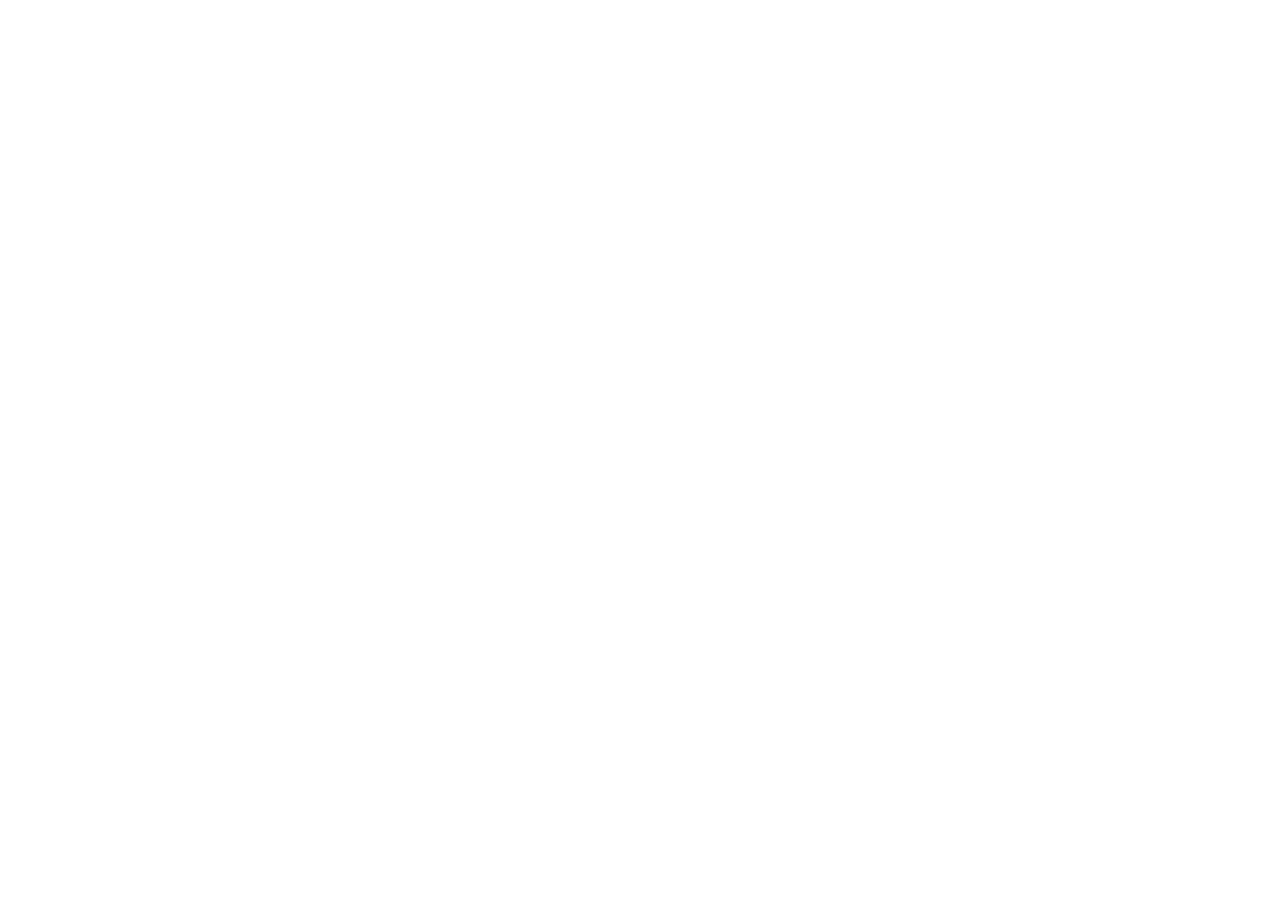
==== developer.html @ 2dbcde06 "creacion de carpeta images" ====
<!DOCTYPE html>
<html lang="en">
<head>
    <meta charset="UTF-8">
    <meta name="viewport" content="width=device-width, initial-scale=1.0">
    <title>Document</title>
    <link rel="stylesheet" href="styles.css">
</head>
<body>
    
</body>
</html>
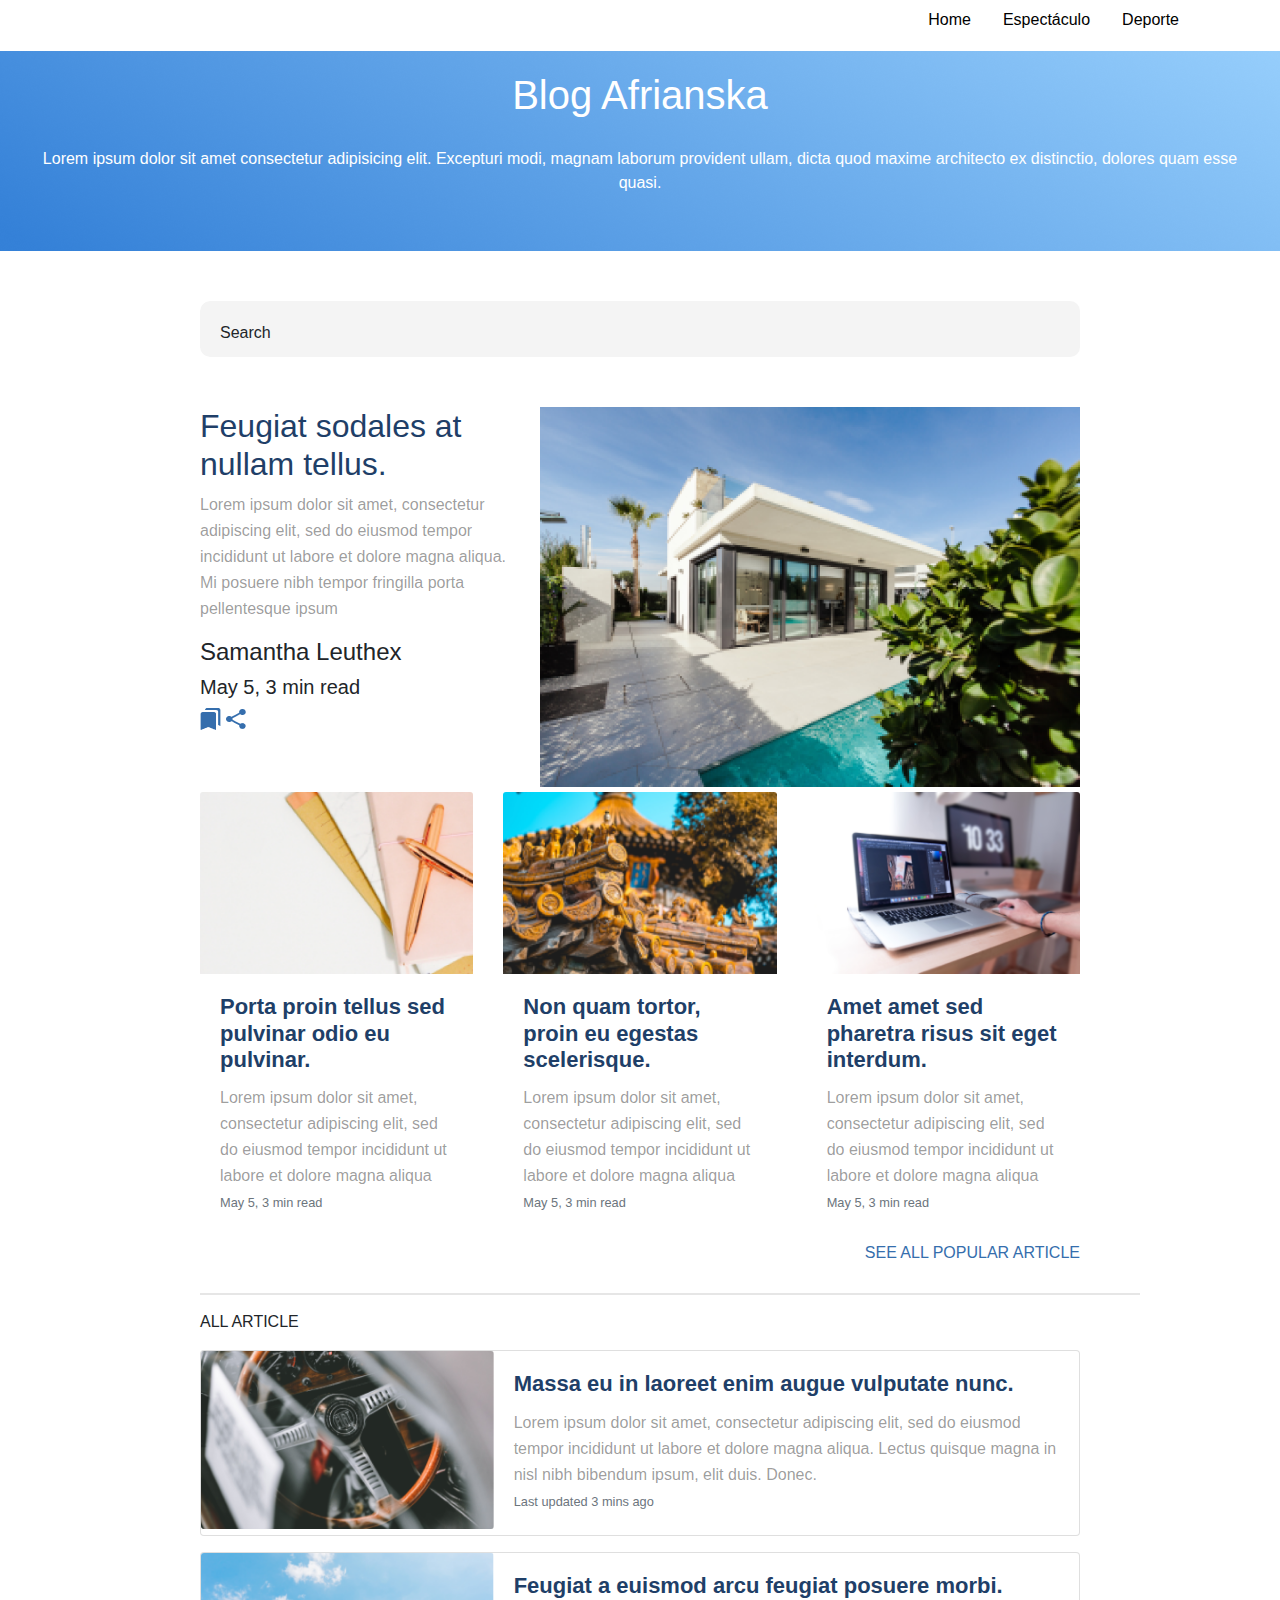
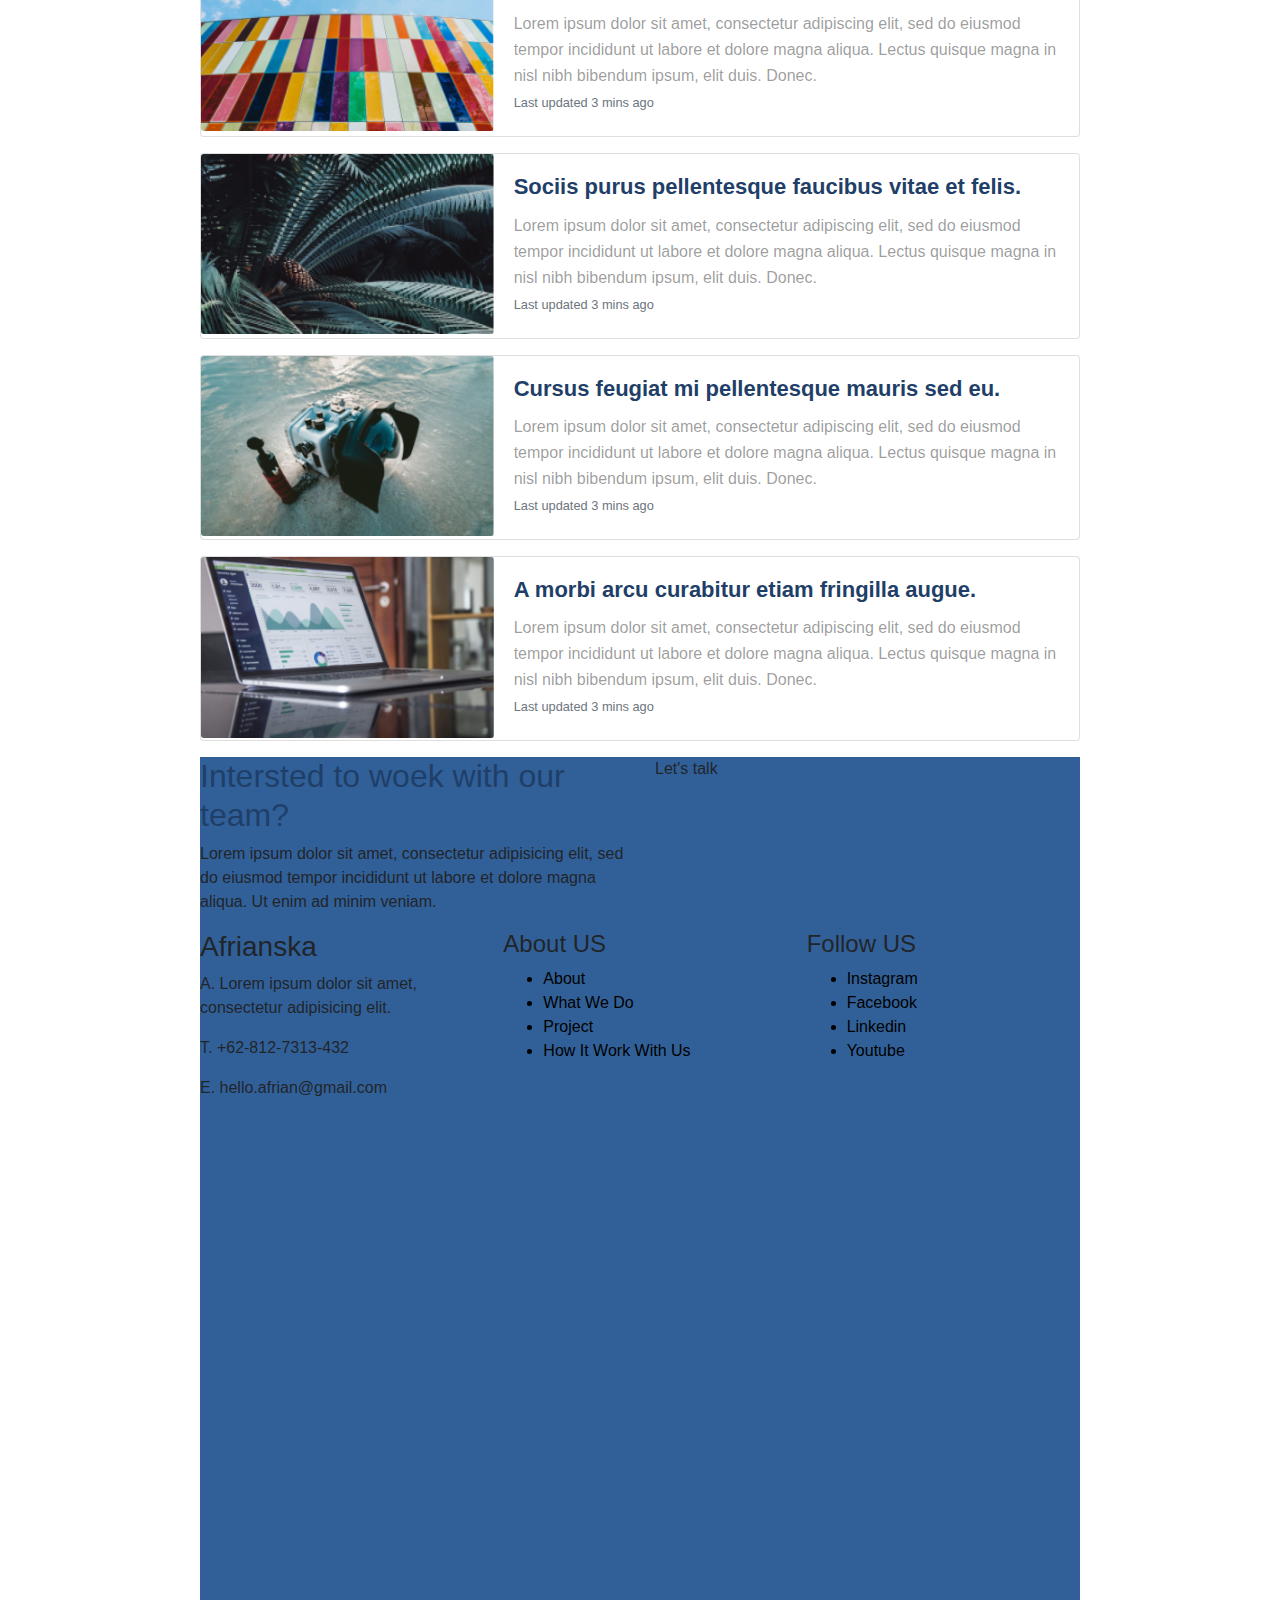
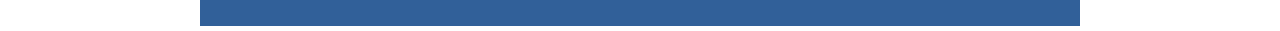
==== commit 329037c0: "actualizacion de html y css" ====
--- a/developer.html
+++ b/developer.html
@@ -3,10 +3,207 @@
 <head>
     <meta charset="UTF-8">
     <meta name="viewport" content="width=device-width, initial-scale=1.0">
-    <title>Document</title>
+    <title>Hackaton5</title>
     <link rel="stylesheet" href="styles.css">
+    <link rel="stylesheet" href="https://stackpath.bootstrapcdn.com/bootstrap/4.5.2/css/bootstrap.min.css" integrity="sha384-JcKb8q3iqJ61gNV9KGb8thSsNjpSL0n8PARn9HuZOnIxN0hoP+VmmDGMN5t9UJ0Z" crossorigin="anonymous">
 </head>
 <body>
+    <div class="container">
+            <ul class="nav justify-content-end">
+                <li class="nav-item"><a class="nav-link" href="https://www.google.com/">Home</a></li>
+                <li class="nav-item"><a class="nav-link" href="https://www.google.com/">Espectáculo</a></li>
+                <li class="nav-item"><a class="nav-link" href="https://www.google.com/">Deporte</a></li>
+            </ul>   
+    </div>
+
+    <div class="container2">
+        <h1>Blog Afrianska</h1>
+        <p class="sub-container2">Lorem ipsum dolor sit amet consectetur adipisicing elit. Excepturi modi, magnam laborum provident ullam, dicta quod maxime architecto ex distinctio, dolores quam esse quasi.</p>
     
+    </div>
+
+
+    <div class="container3">
+        <p class="sub-container3">Search</p>
+    </div>
+
+    <div class="container4">
+        <div class="row">
+            <div class="col">
+                <h2>Feugiat sodales at nullam tellus.</h2>
+                <p class="sub-container4">Lorem ipsum dolor sit amet, consectetur adipiscing elit, sed do eiusmod tempor incididunt ut labore et dolore magna aliqua. Mi posuere nibh tempor fringilla porta pellentesque ipsum</p>
+                <h4>Samantha Leuthex</h4>
+                <h5>May 5, 3 min read</h5>
+                <img src="images/Vector-2.png" alt="vector2">
+                <img src="images/Vector-3.png" alt="vector3">
+            </div>
+
+            <div class="col">
+                <img src="images/img-post-1.png" alt="image-1">
+            </div>
+        </div>
+
+    </div>
+
+    <div class="container5">
+        <div class="row">
+            <div class="col">
+              <img src="images/img-post-2.png" class="card-img-top" alt="...">
+              <div class="card-body">
+                <h5 class="card-title">Porta proin tellus sed pulvinar odio eu pulvinar.</h5>
+                <p class="card-text">Lorem ipsum dolor sit amet, consectetur adipiscing elit, sed do eiusmod tempor incididunt ut labore et dolore magna aliqua</p>
+                <p class="card-text"><small class="text-muted">May 5, 3 min read</small></p>
+              </div>
+            </div>
+            <div class="col">
+              <img src="images/img-post-3.png" class="card-img-top" alt="...">
+              <div class="card-body">
+                <h5 class="card-title">Non quam tortor, proin eu egestas scelerisque.</h5>
+                <p class="card-text">Lorem ipsum dolor sit amet, consectetur adipiscing elit, sed do eiusmod tempor incididunt ut labore et dolore magna aliqua</p>
+                <p class="card-text"><small class="text-muted">May 5, 3 min read</small></p>
+              </div>
+            </div>
+            <div class="col">
+              <img src="images/img-post-3-2.png" class="card-img-top" alt="...">
+              <div class="card-body">
+                <h5 class="card-title">Amet amet sed pharetra risus sit eget interdum.</h5>
+                <p class="card-text">Lorem ipsum dolor sit amet, consectetur adipiscing elit, sed do eiusmod tempor incididunt ut labore et dolore magna aliqua</p>
+                <p class="card-text"><small class="text-muted">May 5, 3 min read</small></p>
+              </div>
+            </div>
+          </div>
+    </div>
+
+    <div class="container6"><p class="sub-container6">SEE ALL POPULAR ARTICLE</p>
+        <img src="images/Vector 2.png" alt="">
+    </div>
+
+    <div class="container7">
+        <p class="sub-container7">ALL ARTICLE</p>
+    </div>
+
+    <div class="container8">
+          <div class="card mb-3">
+            <div class="row no-gutters">
+              <div class="col-md-4">
+                <img src="images/img-post-4.png" class="card-img" alt="img4">
+              </div>
+              <div class="col-md-8">
+                <div class="card-body">
+                  <h5 class="card-title">Massa eu in laoreet enim augue vulputate nunc.</h5>
+                  <p class="card-text">Lorem ipsum dolor sit amet, consectetur adipiscing elit, sed do eiusmod tempor incididunt ut labore et dolore magna aliqua. Lectus quisque magna in nisl nibh bibendum ipsum, elit duis. Donec.</p>
+                  <p class="card-text"><small class="text-muted">Last updated 3 mins ago</small></p>
+                </div>
+              </div>
+            </div>
+          </div>
+
+          <div class="card mb-3">
+            <div class="row no-gutters">
+              <div class="col-md-4">
+                <img src="images/img-post-5.png" class="card-img" alt="img5">
+              </div>
+              <div class="col-md-8">
+                <div class="card-body">
+                  <h5 class="card-title">Feugiat a euismod arcu feugiat posuere morbi.</h5>
+                  <p class="card-text">Lorem ipsum dolor sit amet, consectetur adipiscing elit, sed do eiusmod tempor incididunt ut labore et dolore magna aliqua. Lectus quisque magna in nisl nibh bibendum ipsum, elit duis. Donec.</p>
+                  <p class="card-text"><small class="text-muted">Last updated 3 mins ago</small></p>
+                </div>
+              </div>
+            </div>
+          </div>
+
+          <div class="card mb-3">
+            <div class="row no-gutters">
+              <div class="col-md-4">
+                <img src="images/img-post-6.png" class="card-img" alt="img6">
+              </div>
+              <div class="col-md-8">
+                <div class="card-body">
+                  <h5 class="card-title">Sociis purus pellentesque faucibus vitae et felis.</h5>
+                  <p class="card-text">Lorem ipsum dolor sit amet, consectetur adipiscing elit, sed do eiusmod tempor incididunt ut labore et dolore magna aliqua. Lectus quisque magna in nisl nibh bibendum ipsum, elit duis. Donec.</p>
+                  <p class="card-text"><small class="text-muted">Last updated 3 mins ago</small></p>
+                </div>
+              </div>
+            </div>
+          </div>
+
+          <div class="card mb-3">
+            <div class="row no-gutters">
+              <div class="col-md-4">
+                <img src="images/img-post-7.png" class="card-img" alt="img7">
+              </div>
+              <div class="col-md-8">
+                <div class="card-body">
+                  <h5 class="card-title">Cursus feugiat mi pellentesque mauris sed eu.</h5>
+                  <p class="card-text">Lorem ipsum dolor sit amet, consectetur adipiscing elit, sed do eiusmod tempor incididunt ut labore et dolore magna aliqua. Lectus quisque magna in nisl nibh bibendum ipsum, elit duis. Donec.</p>
+                  <p class="card-text"><small class="text-muted">Last updated 3 mins ago</small></p>
+                </div>
+              </div>
+            </div>
+          </div>
+
+          <div class="card mb-3">
+            <div class="row no-gutters">
+              <div class="col-md-4">
+                <img src="images/img-post-8.png" class="card-img" alt="img8">
+              </div>
+              <div class="col-md-8">
+                <div class="card-body">
+                  <h5 class="card-title">A morbi arcu curabitur etiam fringilla augue.</h5>
+                  <p class="card-text">Lorem ipsum dolor sit amet, consectetur adipiscing elit, sed do eiusmod tempor incididunt ut labore et dolore magna aliqua. Lectus quisque magna in nisl nibh bibendum ipsum, elit duis. Donec.</p>
+                  <p class="card-text"><small class="text-muted">Last updated 3 mins ago</small></p>
+                </div>
+              </div>
+            </div>
+          </div>
+
+    </div>
+
+    <div class="container9">
+        <div class="row">
+            <div class="col-md-6"><h2>Intersted to woek with our team?</h2><p>Lorem ipsum dolor sit amet, consectetur adipisicing elit, sed do eiusmod tempor incididunt ut labore et dolore magna aliqua. Ut enim ad minim veniam.</p></div>
+            <div class="col-md-6">Let's talk</div>
+        </div>
+
+        <div class="row">
+            <div class="col-md-4">
+                <h3>Afrianska</h3>
+                <p>A. Lorem ipsum dolor sit amet, consectetur adipisicing elit.</p>
+                <p>T. +62-812-7313-432</p>
+                <p>E. hello.afrian@gmail.com</p>
+            </div>
+            <div class="col-md-4">
+                <h4>About US</h4>
+                <ul>
+                    <li>About</li>
+                    <li>What We Do</li>
+                    <li>Project</li>
+                    <li>How It Work With Us</li>
+                </ul>
+            </div>
+            <div class="col-md-4">
+                <h4>Follow US</h4>
+                <ul>
+                    <li>Instagram</li>
+                    <li>Facebook</li>
+                    <li>Linkedin</li>
+                    <li>Youtube</li>
+                </ul>
+
+            </div>
+            
+        </div>
+
+    </div>
+
+    
+
+
+
+
+    <script src="https://code.jquery.com/jquery-3.5.1.slim.min.js" integrity="sha384-DfXdz2htPH0lsSSs5nCTpuj/zy4C+OGpamoFVy38MVBnE+IbbVYUew+OrCXaRkfj" crossorigin="anonymous"></script>
+    <script src="https://cdn.jsdelivr.net/npm/popper.js@1.16.1/dist/umd/popper.min.js" integrity="sha384-9/reFTGAW83EW2RDu2S0VKaIzap3H66lZH81PoYlFhbGU+6BZp6G7niu735Sk7lN" crossorigin="anonymous"></script>
+    <script src="https://stackpath.bootstrapcdn.com/bootstrap/4.5.2/js/bootstrap.min.js" integrity="sha384-B4gt1jrGC7Jh4AgTPSdUtOBvfO8shuf57BaghqFfPlYxofvL8/KUEfYiJOMMV+rV" crossorigin="anonymous"></script>
 </body>
 </html>--- a/styles.css
+++ b/styles.css
@@ -0,0 +1,112 @@
+h1 {
+    font-size: 44px;
+    font-family: Arial, Helvetica, sans-serif;
+    color: white;
+    text-align: center;
+    
+}
+
+li {
+    color: black;
+}
+
+.nav-link {
+    color: black;
+    text-decoration: none;
+}
+
+.container {
+    height: 51px;
+}
+
+.container2 {
+    background-image: url("images/banner.png");
+    padding: 20px;
+}
+
+.sub-container2 {
+    color: white;
+    text-align: center;
+    padding: 20px;
+
+}
+
+.container3 {
+    background-image: url("images/Rectangle\ 7.png");
+    height: 56px;
+    border-radius: 10px;
+    padding: 20px;
+    margin: 50px 200px 50px 200px;
+}
+
+.container4 {
+    margin: 5px 200px 5px 200px;
+
+}
+
+.sub-container4 {
+    font-family: Arial, Helvetica, sans-serif;
+    font-size: 16px;
+    line-height: 26px;
+    color: rgba(0, 0, 0, 0.4);
+    
+}
+
+h2 {
+    font-family: Arial, Helvetica, sans-serif;
+    font-size: 36px;
+    color: #1F3F68;
+}
+
+.container5 {
+    margin: 5px 200px 5px 200px;
+
+}
+
+.card-title {
+    color: #1F3F68;
+    font-family: Arial, Helvetica, sans-serif;
+    font-style: normal;
+    font-weight: bold;
+    font-size: 22px;
+    margin: auto;
+}
+
+.card-text {
+    font-family: Arial, Helvetica, sans-serif;
+    font-style: normal;
+    font-weight: normal;
+    font-size: 16px;
+    line-height: 26px;
+    margin: auto;
+    color: rgba(0, 0, 0, 0.4);
+}
+
+.container6 {
+    margin: 5px 200px 5px 200px;
+
+}
+
+.sub-container6 {
+    font-family: Arial, Helvetica, sans-serif;
+    color: #356EAD;
+    font-size: 16px;
+    text-align: right;
+}
+
+.container7 {
+    margin: 5px 200px 5px 200px;
+
+}
+
+.container8 {
+    margin: 5px 200px 5px 200px;
+
+}
+
+.container9 {
+    margin: 5px 200px 5px 200px;
+    background-color: #316099;
+    height: 869px;;
+
+}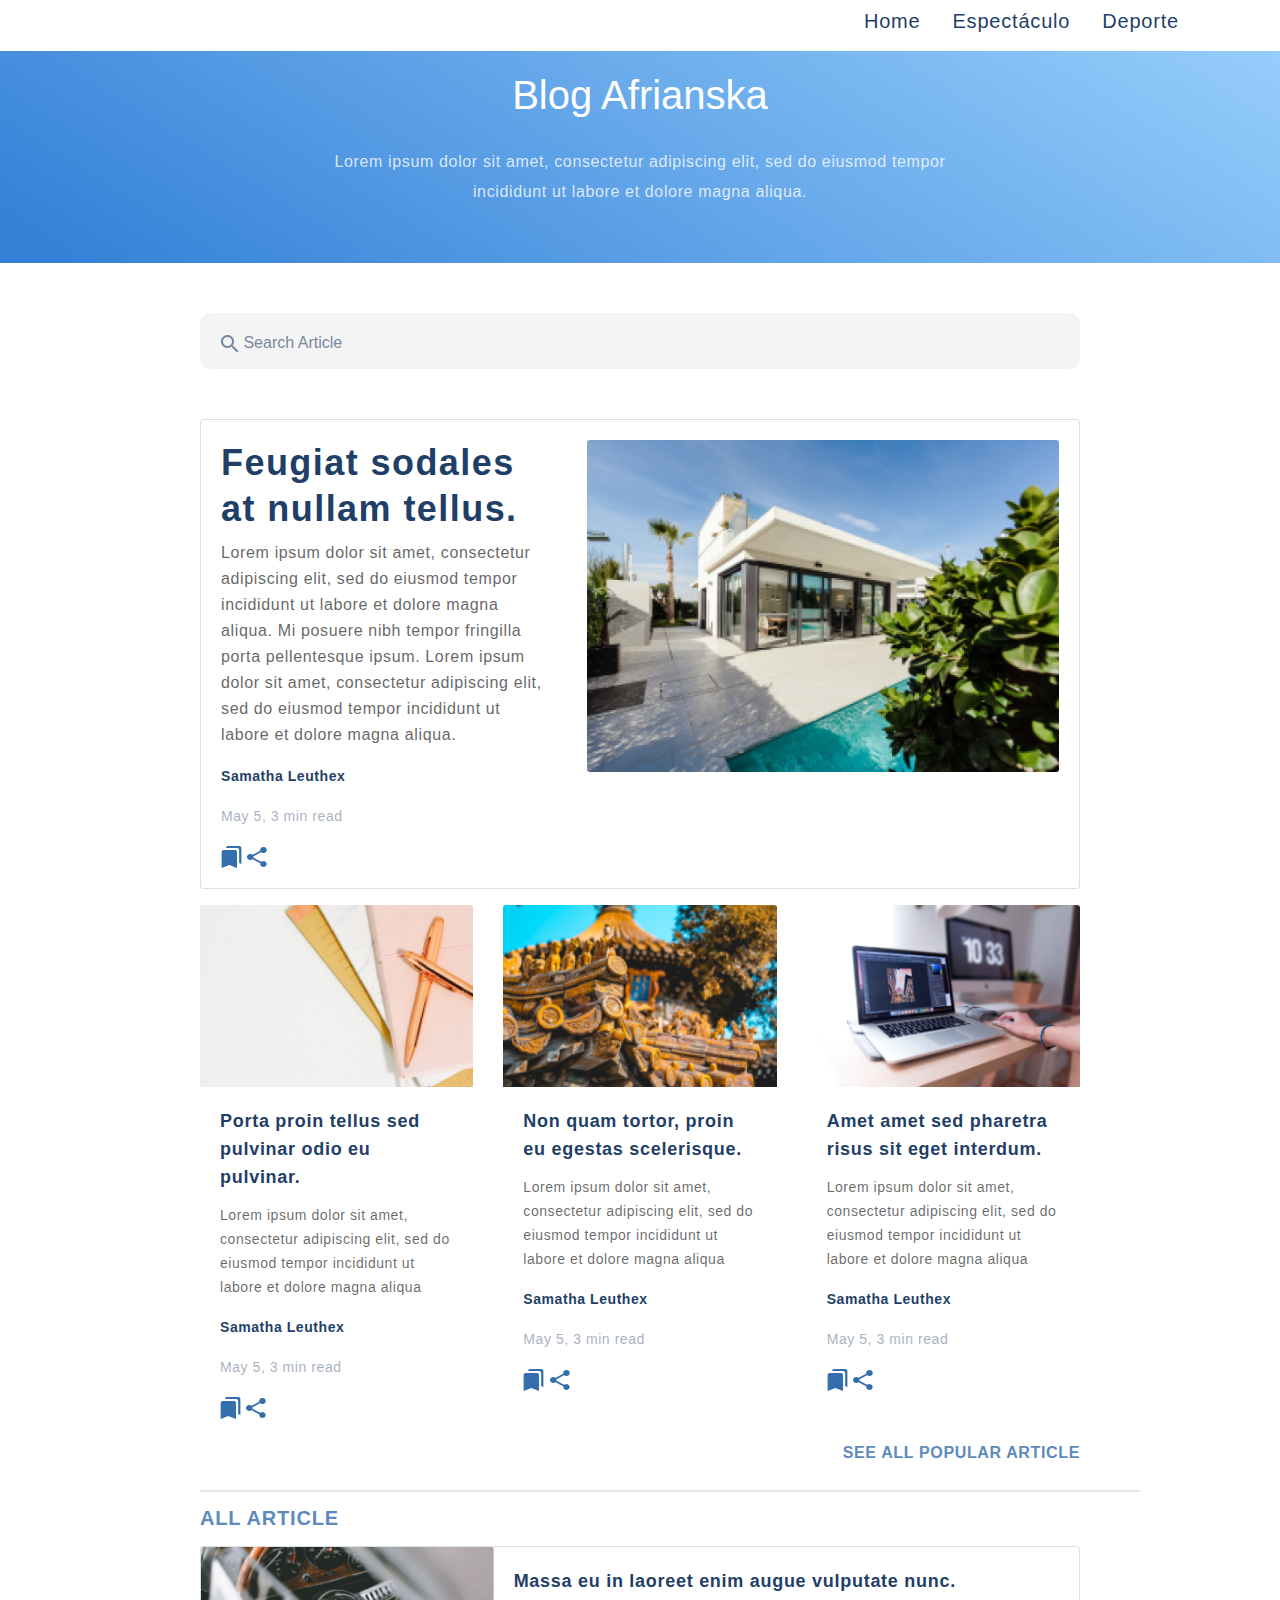
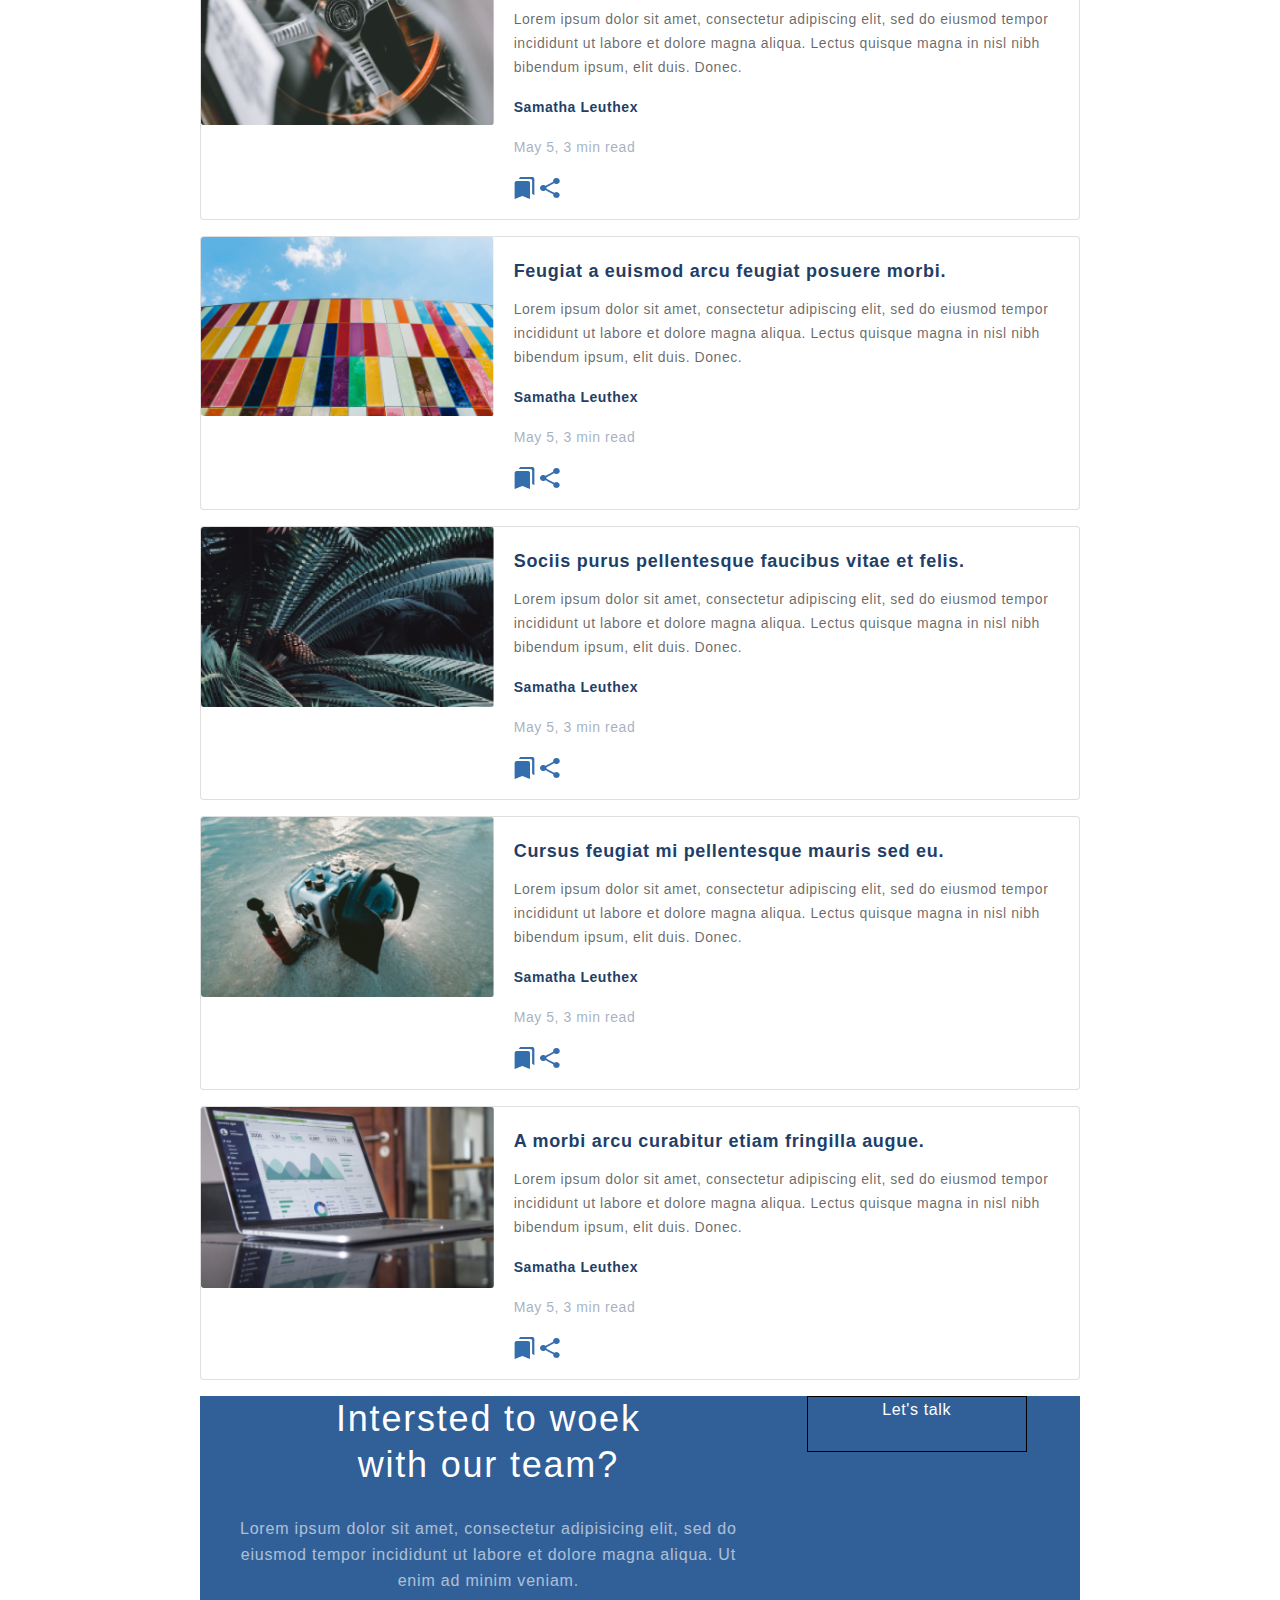
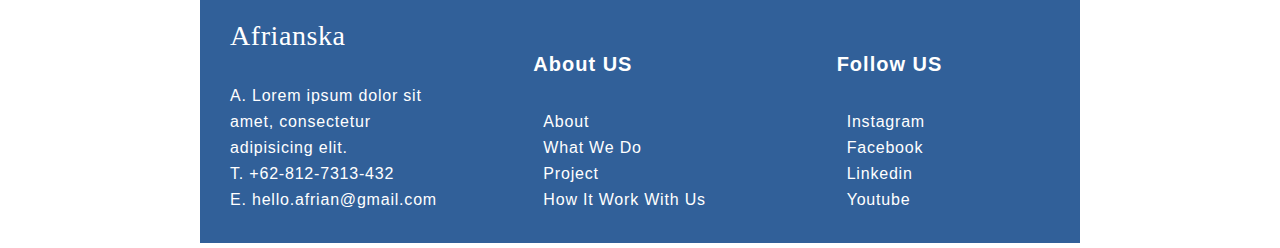
==== commit 4b246d76: "actualizacion final de html y css" ====
--- a/developer.html
+++ b/developer.html
@@ -18,32 +18,40 @@
 
     <div class="container2">
         <h1>Blog Afrianska</h1>
-        <p class="sub-container2">Lorem ipsum dolor sit amet consectetur adipisicing elit. Excepturi modi, magnam laborum provident ullam, dicta quod maxime architecto ex distinctio, dolores quam esse quasi.</p>
+        <p class="sub-container2">Lorem ipsum dolor sit amet, consectetur adipiscing elit, sed do eiusmod tempor <br> incididunt ut labore et dolore magna aliqua.</p>
     
     </div>
 
 
     <div class="container3">
-        <p class="sub-container3">Search</p>
+        <p class="sub-container3"><img src="images/icon-search.png" alt="search"> Search Article</p>
+        
     </div>
 
     <div class="container4">
-        <div class="row">
-            <div class="col">
-                <h2>Feugiat sodales at nullam tellus.</h2>
-                <p class="sub-container4">Lorem ipsum dolor sit amet, consectetur adipiscing elit, sed do eiusmod tempor incididunt ut labore et dolore magna aliqua. Mi posuere nibh tempor fringilla porta pellentesque ipsum</p>
-                <h4>Samantha Leuthex</h4>
-                <h5>May 5, 3 min read</h5>
-                <img src="images/Vector-2.png" alt="vector2">
-                <img src="images/Vector-3.png" alt="vector3">
-            </div>
-
-            <div class="col">
-                <img src="images/img-post-1.png" alt="image-1">
-            </div>
-        </div>
-
-    </div>
+        <div class="card mb-3">
+            <div class="row no-gutters">
+              <div class="col-md-5">
+                <div class="card-body">
+                    <h5 class="card-title-container4">Feugiat sodales at nullam tellus.</h5>
+                    <p class="sub-container4">Lorem ipsum dolor sit amet, consectetur adipiscing elit, sed do eiusmod tempor incididunt ut labore et dolore magna aliqua. Mi posuere nibh tempor fringilla porta pellentesque ipsum. Lorem ipsum dolor sit amet, consectetur adipiscing elit, sed do eiusmod tempor incididunt ut labore et dolore magna aliqua.</p>
+                    <p class="card-text"><small class="text-card-1">Samatha Leuthex</small></p>
+                    <p class="card-text"><small class="text-card-2">May 5, 3 min read</small></p>
+                    <img src="images/Vector-2.png" alt="vector2">
+                    <img src="images/Vector-3.png" alt="vector3">
+                  </div>
+              </div>
+              
+              <div class="col-md-7">
+                <div class="card-body">
+                    <img src="images/img-post-1.png" class="card-img" alt="img1">
+                </div>
+              </div>
+            </div>
+          </div>
+    </div>
+
+                        
 
     <div class="container5">
         <div class="row">
@@ -52,7 +60,10 @@
               <div class="card-body">
                 <h5 class="card-title">Porta proin tellus sed pulvinar odio eu pulvinar.</h5>
                 <p class="card-text">Lorem ipsum dolor sit amet, consectetur adipiscing elit, sed do eiusmod tempor incididunt ut labore et dolore magna aliqua</p>
-                <p class="card-text"><small class="text-muted">May 5, 3 min read</small></p>
+                <p class="card-text"><small class="text-card-1">Samatha Leuthex</small></p>
+                <p class="card-text"><small class="text-card-2">May 5, 3 min read</small></p>
+                <img src="images/Vector-2.png" alt="vector2">
+                <img src="images/Vector-3.png" alt="vector3">
               </div>
             </div>
             <div class="col">
@@ -60,7 +71,10 @@
               <div class="card-body">
                 <h5 class="card-title">Non quam tortor, proin eu egestas scelerisque.</h5>
                 <p class="card-text">Lorem ipsum dolor sit amet, consectetur adipiscing elit, sed do eiusmod tempor incididunt ut labore et dolore magna aliqua</p>
-                <p class="card-text"><small class="text-muted">May 5, 3 min read</small></p>
+                <p class="card-text"><small class="text-card-1">Samatha Leuthex</small></p>
+                <p class="card-text"><small class="text-card-2">May 5, 3 min read</small></p>
+                <img src="images/Vector-2.png" alt="vector2">
+                <img src="images/Vector-3.png" alt="vector3">
               </div>
             </div>
             <div class="col">
@@ -68,7 +82,10 @@
               <div class="card-body">
                 <h5 class="card-title">Amet amet sed pharetra risus sit eget interdum.</h5>
                 <p class="card-text">Lorem ipsum dolor sit amet, consectetur adipiscing elit, sed do eiusmod tempor incididunt ut labore et dolore magna aliqua</p>
-                <p class="card-text"><small class="text-muted">May 5, 3 min read</small></p>
+                <p class="card-text"><small class="text-card-1">Samatha Leuthex</small></p>
+                <p class="card-text"><small class="text-card-2">May 5, 3 min read</small></p>
+                <img src="images/Vector-2.png" alt="vector2">
+                <img src="images/Vector-3.png" alt="vector3">
               </div>
             </div>
           </div>
@@ -92,7 +109,10 @@
                 <div class="card-body">
                   <h5 class="card-title">Massa eu in laoreet enim augue vulputate nunc.</h5>
                   <p class="card-text">Lorem ipsum dolor sit amet, consectetur adipiscing elit, sed do eiusmod tempor incididunt ut labore et dolore magna aliqua. Lectus quisque magna in nisl nibh bibendum ipsum, elit duis. Donec.</p>
-                  <p class="card-text"><small class="text-muted">Last updated 3 mins ago</small></p>
+                  <p class="card-text"><small class="text-card-1">Samatha Leuthex</small></p>
+                  <p class="card-text"><small class="text-card-2">May 5, 3 min read</small></p>
+                  <img src="images/Vector-2.png" alt="vector2">
+                  <img src="images/Vector-3.png" alt="vector3">   
                 </div>
               </div>
             </div>
@@ -107,7 +127,10 @@
                 <div class="card-body">
                   <h5 class="card-title">Feugiat a euismod arcu feugiat posuere morbi.</h5>
                   <p class="card-text">Lorem ipsum dolor sit amet, consectetur adipiscing elit, sed do eiusmod tempor incididunt ut labore et dolore magna aliqua. Lectus quisque magna in nisl nibh bibendum ipsum, elit duis. Donec.</p>
-                  <p class="card-text"><small class="text-muted">Last updated 3 mins ago</small></p>
+                  <p class="card-text"><small class="text-card-1">Samatha Leuthex</small></p>
+                  <p class="card-text"><small class="text-card-2">May 5, 3 min read</small></p>
+                  <img src="images/Vector-2.png" alt="vector2">
+                  <img src="images/Vector-3.png" alt="vector3">  
                 </div>
               </div>
             </div>
@@ -122,7 +145,10 @@
                 <div class="card-body">
                   <h5 class="card-title">Sociis purus pellentesque faucibus vitae et felis.</h5>
                   <p class="card-text">Lorem ipsum dolor sit amet, consectetur adipiscing elit, sed do eiusmod tempor incididunt ut labore et dolore magna aliqua. Lectus quisque magna in nisl nibh bibendum ipsum, elit duis. Donec.</p>
-                  <p class="card-text"><small class="text-muted">Last updated 3 mins ago</small></p>
+                  <p class="card-text"><small class="text-card-1">Samatha Leuthex</small></p>
+                  <p class="card-text"><small class="text-card-2">May 5, 3 min read</small></p>
+                  <img src="images/Vector-2.png" alt="vector2">
+                  <img src="images/Vector-3.png" alt="vector3">  
                 </div>
               </div>
             </div>
@@ -137,7 +163,10 @@
                 <div class="card-body">
                   <h5 class="card-title">Cursus feugiat mi pellentesque mauris sed eu.</h5>
                   <p class="card-text">Lorem ipsum dolor sit amet, consectetur adipiscing elit, sed do eiusmod tempor incididunt ut labore et dolore magna aliqua. Lectus quisque magna in nisl nibh bibendum ipsum, elit duis. Donec.</p>
-                  <p class="card-text"><small class="text-muted">Last updated 3 mins ago</small></p>
+                  <p class="card-text"><small class="text-card-1">Samatha Leuthex</small></p>
+                  <p class="card-text"><small class="text-card-2">May 5, 3 min read</small></p>
+                  <img src="images/Vector-2.png" alt="vector2">
+                  <img src="images/Vector-3.png" alt="vector3">  
                 </div>
               </div>
             </div>
@@ -152,7 +181,10 @@
                 <div class="card-body">
                   <h5 class="card-title">A morbi arcu curabitur etiam fringilla augue.</h5>
                   <p class="card-text">Lorem ipsum dolor sit amet, consectetur adipiscing elit, sed do eiusmod tempor incididunt ut labore et dolore magna aliqua. Lectus quisque magna in nisl nibh bibendum ipsum, elit duis. Donec.</p>
-                  <p class="card-text"><small class="text-muted">Last updated 3 mins ago</small></p>
+                  <p class="card-text"><small class="text-card-1">Samatha Leuthex</small></p>
+                  <p class="card-text"><small class="text-card-2">May 5, 3 min read</small></p>
+                  <img src="images/Vector-2.png" alt="vector2">
+                  <img src="images/Vector-3.png" alt="vector3">  
                 </div>
               </div>
             </div>
@@ -162,19 +194,18 @@
 
     <div class="container9">
         <div class="row">
-            <div class="col-md-6"><h2>Intersted to woek with our team?</h2><p>Lorem ipsum dolor sit amet, consectetur adipisicing elit, sed do eiusmod tempor incididunt ut labore et dolore magna aliqua. Ut enim ad minim veniam.</p></div>
-            <div class="col-md-6">Let's talk</div>
+            <div class="col-md-8"><h2 class="tittle-container9">Intersted to woek <br> with our team?</h2><p class="text-container9">Lorem ipsum dolor sit amet, consectetur adipisicing elit, sed do eiusmod tempor incididunt ut labore et dolore magna aliqua. Ut enim ad minim veniam.</p></div>
+            <div class="col-md-4"><p class="text-container9-col2">Let's talk</p></div>
+
         </div>
 
         <div class="row">
             <div class="col-md-4">
                 <h3>Afrianska</h3>
-                <p>A. Lorem ipsum dolor sit amet, consectetur adipisicing elit.</p>
-                <p>T. +62-812-7313-432</p>
-                <p>E. hello.afrian@gmail.com</p>
+                <p class="row2">A. Lorem ipsum dolor sit amet, consectetur adipisicing elit. <br> T. +62-812-7313-432 <br> E. hello.afrian@gmail.com</p>
             </div>
             <div class="col-md-4">
-                <h4>About US</h4>
+                <h4 class="tittlefooter2">About US</h4>
                 <ul>
                     <li>About</li>
                     <li>What We Do</li>
@@ -183,7 +214,7 @@
                 </ul>
             </div>
             <div class="col-md-4">
-                <h4>Follow US</h4>
+                <h4 class="tittlefooter2">Follow US</h4>
                 <ul>
                     <li>Instagram</li>
                     <li>Facebook</li>
@@ -198,10 +229,6 @@
     </div>
 
     
-
-
-
-
     <script src="https://code.jquery.com/jquery-3.5.1.slim.min.js" integrity="sha384-DfXdz2htPH0lsSSs5nCTpuj/zy4C+OGpamoFVy38MVBnE+IbbVYUew+OrCXaRkfj" crossorigin="anonymous"></script>
     <script src="https://cdn.jsdelivr.net/npm/popper.js@1.16.1/dist/umd/popper.min.js" integrity="sha384-9/reFTGAW83EW2RDu2S0VKaIzap3H66lZH81PoYlFhbGU+6BZp6G7niu735Sk7lN" crossorigin="anonymous"></script>
     <script src="https://stackpath.bootstrapcdn.com/bootstrap/4.5.2/js/bootstrap.min.js" integrity="sha384-B4gt1jrGC7Jh4AgTPSdUtOBvfO8shuf57BaghqFfPlYxofvL8/KUEfYiJOMMV+rV" crossorigin="anonymous"></script>
--- a/styles.css
+++ b/styles.css
@@ -11,8 +11,10 @@
 }
 
 .nav-link {
-    color: black;
+    color: #1F3F68;
     text-decoration: none;
+    font-size: 20px;
+    font-family: Arial, Helvetica, sans-serif;
 }
 
 .container {
@@ -22,40 +24,103 @@
 .container2 {
     background-image: url("images/banner.png");
     padding: 20px;
-}
+    
+   
+}
+
+
 
 .sub-container2 {
-    color: white;
-    text-align: center;
+    color: rgba(255, 255, 255, 0.78);
+    font-family: Arial, Helvetica, sans-serif;
+    font-style: normal;
+    font-weight: normal;
+    text-align: center;
+    line-height: 30px;
+    letter-spacing: 0.04em;
     padding: 20px;
 
 }
 
 .container3 {
-    background-image: url("images/Rectangle\ 7.png");
+    border: 1px solid #F4F4F4;
+    background-color: #F4F4F4;
     height: 56px;
     border-radius: 10px;
     padding: 20px;
     margin: 50px 200px 50px 200px;
+
+}
+
+.sub-container3 {
+    font-family: Arial, Helvetica, sans-serif;
+    font-style: normal;
+    font-weight: normal;
+    font-size: 16px;
+    line-height: 18px;
+    color: #1F3F68;
+    opacity: 0.6;
+    
 }
 
 .container4 {
     margin: 5px 200px 5px 200px;
-
+    
+}
+
+.card-title-container4 {
+    font-family: Helvetica;
+    font-style: normal;
+    font-weight: bold;
+    font-size: 36px;
+    line-height: 46px;
+    letter-spacing: 0.04em;
+    color: #1F3F68;
+    
 }
 
 .sub-container4 {
-    font-family: Arial, Helvetica, sans-serif;
-    font-size: 16px;
-    line-height: 26px;
-    color: rgba(0, 0, 0, 0.4);
-    
-}
-
-h2 {
-    font-family: Arial, Helvetica, sans-serif;
+    font-family: Arial;
+    font-style: normal;
+    font-weight: normal;
+    font-size: 16px;
+    line-height: 26px;
+    letter-spacing: 0.04em;
+    color: #000000;
+    opacity: 0.6;
+    
+}
+
+.text-container4 {
+    font-family: Helvetica;
+    font-style: normal;
+    font-weight: bold;
     font-size: 36px;
-    color: #1F3F68;
+    line-height: 46px;
+    letter-spacing: 0.04em;
+    color: #1F3F68;
+}
+
+
+.text-card-1 {
+    font-family: Helvetica;
+    font-style: normal;
+    font-weight: bold;
+    font-size: 14px;
+    line-height: 24px;
+    letter-spacing: 0.04em;
+    color: #1F3F68;
+}
+
+.text-card-2 {
+    font-family: Arial;
+    font-style: normal;
+    font-weight: normal;
+    font-size: 14px;
+    line-height: 24px;
+    letter-spacing: 0.04em;
+    color: #1F3F68;
+    opacity: 0.4
 }
 
 .container5 {
@@ -64,22 +129,23 @@
 }
 
 .card-title {
-    color: #1F3F68;
-    font-family: Arial, Helvetica, sans-serif;
+    font-family: Helvetica;
     font-style: normal;
     font-weight: bold;
     font-size: 22px;
-    margin: auto;
+    line-height: 32px;
+    letter-spacing: 0.04em;
+    color: #1F3F68;
 }
 
 .card-text {
-    font-family: Arial, Helvetica, sans-serif;
-    font-style: normal;
-    font-weight: normal;
-    font-size: 16px;
-    line-height: 26px;
-    margin: auto;
-    color: rgba(0, 0, 0, 0.4);
+    font-family: Arial;
+    font-style: normal;
+    font-weight: normal;
+    font-size: 16px;
+    line-height: 26px;   
+    letter-spacing: 0.04em;
+    color: rgba(0, 0, 0, 0.6);
 }
 
 .container6 {
@@ -88,10 +154,16 @@
 }
 
 .sub-container6 {
-    font-family: Arial, Helvetica, sans-serif;
+    font-family: Helvetica;
+    font-style: normal;
+    font-weight: bold;
+    font-size: 16px;
+    line-height: 18px;
+    text-align: right;
+    letter-spacing: 0.04em;
+    text-transform: uppercase;
     color: #356EAD;
-    font-size: 16px;
-    text-align: right;
+    opacity: 0.8;
 }
 
 .container7 {
@@ -99,6 +171,38 @@
 
 }
 
+.sub-container7 {
+    font-family: Helvetica;
+    font-style: normal;
+    font-weight: bold;
+    font-size: 20px;
+    line-height: 23px;
+    letter-spacing: 0.04em;
+    color: #356EAD;
+    opacity: 0.8;
+
+}
+
+.card-title {
+    font-family: Helvetica;
+    font-style: normal;
+    font-weight: bold;
+    font-size: 18px;
+    line-height: 28px;
+    letter-spacing: 0.04em;
+    color: #1F3F68;
+}
+
+.card-text {
+    font-family: Arial;
+    font-style: normal;
+    font-weight: normal;
+    font-size: 14px;
+    line-height: 24px;
+    letter-spacing: 0.04em;
+    color: rgba(0, 0, 0, 0.6);
+}
+
 .container8 {
     margin: 5px 200px 5px 200px;
 
@@ -107,6 +211,98 @@
 .container9 {
     margin: 5px 200px 5px 200px;
     background-color: #316099;
-    height: 869px;;
-
-}+
+}
+
+.tittle-container9 { 
+    font-family: Helvetica;
+    font-style: normal;
+    font-weight: normal;
+    font-size: 36px;
+    line-height: 46px;
+    letter-spacing: 0.05em;
+    color: #FFFFFF;
+    text-align: center;
+}
+
+.text-container9 {
+    font-family: Arial;
+    font-style: normal;
+    font-weight: normal;
+    font-size: 16px;
+    line-height: 26px;
+    letter-spacing: 0.05em;
+    color: #FFFFFF;
+    opacity: 0.6;
+    text-align: center;
+    padding: 20px;
+    margin: 5px;
+}
+
+.text-container9-col2 {
+    font-family: Arial;
+    font-style: normal;
+    font-weight: normal;
+    font-size: 16px;
+    line-height: 26px;
+    text-align: center;
+    letter-spacing: 0.04em;
+    color: #FFFFFF;
+    width: 220px;
+    height: 56px;
+    border: 1px solid black;
+}
+
+
+h3 {
+    font-family: Gilroy;
+    font-size: 28px;
+    line-height: 46px;
+    letter-spacing: 0.02em;
+    color: #FFFFFF;
+    text-align: left;
+    margin: 30px;
+}
+
+.row2 {
+    font-family: Arial;
+    font-style: normal;
+    font-weight: normal;
+    font-size: 16px;
+    line-height: 26px;
+    letter-spacing: 0.05em;
+    color: #FFFFFF;
+    text-align: left;
+    margin: 30px;
+}
+
+.tittlefooter2 {
+    font-family: Helvetica;
+    font-style: normal;
+    font-weight: bold;
+    font-size: 20px;
+    line-height: 30px;
+    letter-spacing: 0.05em;
+    color: #FFFFFF;
+    text-align: left;
+    margin: 30px;
+}
+
+li {
+    font-family: Arial;
+    font-style: normal;
+    font-weight: normal;
+    font-size: 16px;
+    line-height: 26px;
+    letter-spacing: 0.05em;
+    color: #FFFFFF;
+    list-style: none;
+    text-align: left;
+}
+
+
+
+
+
+
+   